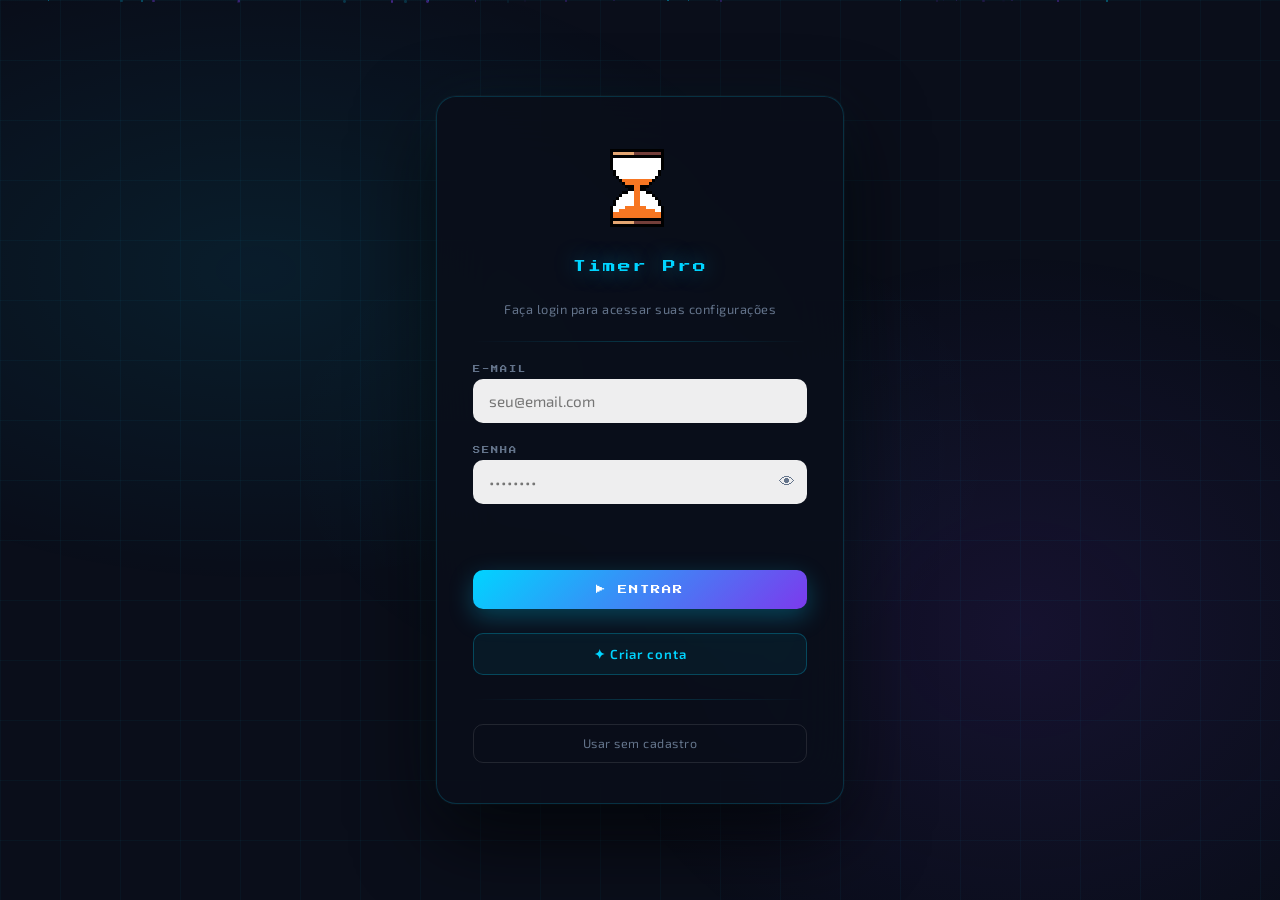
==== timer-frontend/index.html @ ded43c3a "Estrutura de pastas atualizada: pastas para frontend e backend" ====
<!DOCTYPE html>
<html lang="pt-BR">

<head>
    <meta charset="UTF-8">
    <script>
        // Se não houver token (login) E não for um convidado, manda para o login.html
        if (!localStorage.getItem('token') && !localStorage.getItem('guest')) {
            window.location.href = 'login.html';
        }
    </script>
    <meta name="viewport" content="width=device-width, initial-scale=1.0">
    <title>Timer Pro</title>
    <link rel="icon" type="image/png" href="logo.png">
    <link
        href="https://fonts.googleapis.com/css2?family=Rajdhani:wght@300;400;500;600;700&family=Share+Tech+Mono&family=Exo+2:wght@300;400;600;700&family=Press+Start+2P&display=swap"
        rel="stylesheet">
    <link rel="stylesheet" href="style.css">
</head>

<body>

    <!-- ══ NAVBAR ══ -->
    <nav>
        <div class="nav-brand">TIMER<span>PRO</span></div>
        <button class="nav-hamburger" onclick="toggleMenu()" aria-label="Menu">
            <span></span><span></span><span></span>
        </button>
        <div class="nav-tabs" id="navTabs">
            <button class="tab-btn active" data-mode="aula" onclick="setMode('aula')">Início da Aula</button>
            <button class="tab-btn" data-mode="atividade" onclick="setMode('atividade')">Atividade em Salas</button>
            <button class="tab-btn" data-mode="intervalo" onclick="setMode('intervalo')">Intervalo</button>
            <button class="tab-btn" data-mode="almoco" onclick="setMode('almoco')">Pausa Almoço</button>
        </div>
    </nav>

    <!-- ══ SCENE ══ -->
    <div class="scene">

        <!-- Background -->
        <div class="scene-bg bg-aula" id="sceneBg"></div>
        <div class="scene-overlay"></div>
        <div class="finish-overlay" id="finishOverlay"></div>

        <!-- Chamada Liberada Overlay -->
        <div class="chamada-overlay" id="chamadaOverlay">
            <div class="chamada-text">Chamada<br>Liberada</div>
            <div class="chamada-mini-timer" id="chamadaMiniTimer">00:00:00</div>
            <button class="chamada-fechar" onclick="fecharChamada()">✕ Fechar</button>
        </div>

        <!-- Timer panel (hidden on aula mode) -->
        <div class="timer-panel hidden" id="timerPanel">

            <!-- Config card -->
            <div class="config-card" id="configCard">
                <div class="config-title">Configurar Temporizador</div>

                <!-- Mode toggle -->
                <div class="mode-toggle">
                    <button class="mode-btn active" id="modeCron" onclick="selectTimerMode('cronometro')">⏱
                        Cronômetro</button>
                    <button class="mode-btn" id="modeHora" onclick="selectTimerMode('horario')">🕐 Horário
                        Final</button>
                </div>

                <!-- Inputs -->
                <div class="time-inputs">
                    <div class="time-input-group">
                        <label>Hora</label>
                        <select id="selH"></select>
                    </div>
                    <div class="time-sep">:</div>
                    <div class="time-input-group">
                        <label>Min</label>
                        <select id="selM"></select>
                    </div>
                    <div class="time-sep">:</div>
                    <div class="time-input-group">
                        <label>Seg</label>
                        <select id="selS"></select>
                    </div>
                </div>

                <button class="start-btn" id="startBtn" onclick="toggleTimer()">▶ INICIAR</button>
            </div>

            <!-- Clock -->
            <div class="clock-display" id="clockDisplay" style="display:none">
                <button class = "voltar-btn" onclick= "stopTimer()">❌ Parar</button>
                <div class="clock-ring">
                    <div class="clock-digits" id="clockDigits">00:00:00</div>
                </div>
                <div class="clock-label" id="clockLabel">CONTAGEM REGRESSIVA</div>
                <button class="chamada-btn" id="chamadaBtn" onclick="ativarChamada()">🔔 CHAMADA</button>
            </div>

        </div>

        <!-- Aula badge -->
        <div class="aula-badge" id="aulaBadge">INÍCIO DA AULA — EM ANDAMENTO</div>

    </div>

    <!-- Audio -->
    <audio id="alarmeAudio" preload="auto">
        <source src="alarme.mp3" type="audio/mpeg">
    </audio>

    <script src="script.js"></script>

</body>

</html>
---- timer-frontend/style.css ----
:root {
    --bg-dark: #0a0e1a;
    --panel: #111827;
    --panel-light: #1a2235;
    --border: rgba(255, 255, 255, 0.07);
    --accent: #00d4ff;
    --accent2: #7c3aed;
    --accent3: #f59e0b;
    --text: #e2e8f0;
    --text-muted: #64748b;
    --danger: #ef4444;
    --success: #10b981;
    --nav-h: 64px;
}

*,
*::before,
*::after {
    box-sizing: border-box;
    margin: 0;
    padding: 0;
}

body {
    font-family: 'Exo 2', sans-serif;
    background: var(--bg-dark);
    color: var(--text);
    min-height: 100vh;
    overflow-x: hidden;
}

/* ── NAVBAR ── */
nav {
    position: fixed;
    top: 0;
    left: 0;
    right: 0;
    height: var(--nav-h);
    background: rgba(10, 14, 26, 0.92);
    backdrop-filter: blur(18px);
    border-bottom: 1px solid var(--border);
    display: flex;
    align-items: center;
    justify-content: space-between;
    padding: 0 24px;
    z-index: 100;
}

.nav-brand {
    font-family: 'Rajdhani', sans-serif;
    font-size: 1.25rem;
    font-weight: 700;
    letter-spacing: 2px;
    text-transform: uppercase;
    color: var(--accent);
    white-space: nowrap;
}

.nav-brand span {
    color: var(--text-muted);
}

.nav-tabs {
    display: flex;
    gap: 6px;
    align-items: center;
}

.tab-btn {
    font-family: 'Exo 2', sans-serif;
    font-size: 0.78rem;
    font-weight: 600;
    letter-spacing: 1.5px;
    text-transform: uppercase;
    padding: 8px 16px;
    border: 1px solid transparent;
    background: transparent;
    color: var(--text-muted);
    border-radius: 6px;
    cursor: pointer;
    transition: all 0.25s ease;
    position: relative;
    white-space: nowrap;
}

.tab-btn:hover {
    color: var(--text);
    background: rgba(255, 255, 255, 0.05);
    border-color: var(--border);
}

.tab-btn.active {
    color: #fff;
    background: linear-gradient(135deg, rgba(0, 212, 255, 0.15), rgba(124, 58, 237, 0.15));
    border-color: rgba(0, 212, 255, 0.4);
    box-shadow: 0 0 16px rgba(0, 212, 255, 0.12), inset 0 0 8px rgba(0, 212, 255, 0.05);
}

.tab-btn.active::after {
    content: '';
    position: absolute;
    bottom: -1px;
    left: 20%;
    right: 20%;
    height: 2px;
    background: linear-gradient(90deg, transparent, var(--accent), transparent);
    border-radius: 2px;
}

/* ── SCENE ── */
.scene {
    position: fixed;
    inset: 0;
    top: var(--nav-h);
}

.scene-bg {
    position: absolute;
    inset: 0;
    background-size: 100% 100%;
    background-position: center;
    background-repeat: no-repeat;
    transition: background-image 0.8s ease, opacity 0.6s ease;
}

/* Placeholder backgrounds with gradients when images are missing */
.bg-aula {
    background-image: url('aula.gif');
}

.bg-atividade {
    background-image: url('https://timer-backend.carreira.group/v1/files/771609c0-7c68-48ff-87c9-8e61ebd6900d.jpeg');
}

.bg-intervalo {
    background-image: url('https://timer-backend.carreira.group/v1/files/771609c0-7c68-48ff-87c9-8e61ebd6900d.jpeg');
}

.bg-almoco {
    background-image: url('https://timer-backend.carreira.group/v1/files/771609c0-7c68-48ff-87c9-8e61ebd6900d.jpeg');
}

.scene-overlay {
    display: none;
}

/* ── TIMER PANEL ── */
.timer-panel {
    position: absolute;
    inset: 0;
    display: flex;
    flex-direction: column;
    align-items: flex-start;
    justify-content: center;
    padding-left: 5%;
    gap: 32px;
    transition: opacity 0.4s ease;
}

.timer-panel.hidden {
    opacity: 0;
    pointer-events: none;
}

/* Config card */
.config-card {
    background: rgba(10, 14, 26, 0.78);
    backdrop-filter: blur(24px);
    border: 1px solid rgba(0, 212, 255, 0.2);
    border-radius: 16px;
    padding: 28px 36px;
    display: flex;
    flex-direction: column;
    align-items: center;
    gap: 20px;
    min-width: 420px;
    box-shadow: 0 24px 64px rgba(0, 0, 0, 0.6), 0 0 40px rgba(0, 212, 255, 0.06);
}

.config-title {
    font-family: 'Rajdhani', sans-serif;
    font-size: 0.75rem;
    letter-spacing: 3px;
    text-transform: uppercase;
    color: var(--text-muted);
}

/* Mode toggle */
.mode-toggle {
    display: flex;
    background: rgba(255, 255, 255, 0.04);
    border: 1px solid var(--border);
    border-radius: 8px;
    padding: 3px;
    gap: 3px;
    width: 100%;
}

.mode-btn {
    flex: 1;
    font-family: 'Exo 2', sans-serif;
    font-size: 0.72rem;
    font-weight: 600;
    letter-spacing: 1.5px;
    text-transform: uppercase;
    padding: 8px 10px;
    border: none;
    background: transparent;
    color: var(--text-muted);
    border-radius: 6px;
    cursor: pointer;
    transition: all 0.2s ease;
}

.mode-btn.active {
    background: linear-gradient(135deg, rgba(0, 212, 255, 0.2), rgba(124, 58, 237, 0.2));
    color: var(--accent);
    box-shadow: 0 0 12px rgba(0, 212, 255, 0.1);
}

/* Time inputs */
.time-inputs {
    display: flex;
    align-items: center;
    gap: 8px;
}

.time-input-group {
    display: flex;
    flex-direction: column-reverse;
    align-items: center;
    gap: 6px;
}

.time-input-group label {
    font-size: 0.62rem;
    letter-spacing: 2px;
    text-transform: uppercase;
    color: var(--text-muted);
}

.time-input-group select {
    font-family: 'Share Tech Mono', monospace;
    font-size: 1.5rem;
    color: #111;
    background: rgba(255, 255, 255, 0.92);
    border: 1px solid rgba(0, 212, 255, 0.2);
    border-radius: 8px;
    padding: 8px 10px;
    width: 80px;
    text-align: center;
    cursor: pointer;
    outline: none;
    transition: border-color 0.2s ease, box-shadow 0.2s ease;
    -webkit-appearance: none;
    appearance: none;
}

.time-input-group select:focus {
    border-color: var(--accent);
    box-shadow: 0 0 0 3px rgba(0, 212, 255, 0.12);
}

.time-sep {
    font-family: 'Share Tech Mono', monospace;
    font-size: 1.8rem;
    color: var(--text-muted);
    padding-bottom: 14px;
}

/* Start button */
.start-btn {
    font-family: 'Rajdhani', sans-serif;
    font-size: 1rem;
    font-weight: 700;
    letter-spacing: 3px;
    text-transform: uppercase;
    padding: 14px 48px;
    border: none;
    border-radius: 10px;
    cursor: pointer;
    background: linear-gradient(135deg, var(--accent), var(--accent2));
    color: #fff;
    position: relative;
    overflow: hidden;
    transition: transform 0.15s ease, box-shadow 0.2s ease;
    box-shadow: 0 8px 24px rgba(0, 212, 255, 0.3);
    width: 100%;
}

.start-btn::before {
    content: '';
    position: absolute;
    inset: 0;
    background: linear-gradient(135deg, rgba(255, 255, 255, 0.15), transparent);
    opacity: 0;
    transition: opacity 0.2s ease;
}

.start-btn:hover {
    transform: translateY(-2px);
    box-shadow: 0 12px 32px rgba(0, 212, 255, 0.4);
}

.start-btn:hover::before {
    opacity: 1;
}

.start-btn:active {
    transform: translateY(0);
}

.start-btn.running {
    background: linear-gradient(135deg, #ef4444, #b91c1c);
    box-shadow: 0 8px 24px rgba(239, 68, 68, 0.35);
}

/* ── CLOCK DISPLAY ── */
.clock-display {
    position: relative;
    text-align: left;
}

.clock-label {
    font-family: 'Press Start 2P', monospace;
    font-size: clamp(0.7rem, 1.5vw, 1.1rem);
    font-weight: 400;
    letter-spacing: 3px;
    text-transform: uppercase;
    color: #ffffff;
    margin-top: 20px;
    text-align: center;
    text-shadow:
        1px 0 0 #000, -1px 0 0 #000,
        0 1px 0 #000, 0 -1px 0 #000,
        2px 0 0 #000, -2px 0 0 #000,
        0 2px 0 #000, 0 -2px 0 #000,
        2px 2px 0 #000, -2px 2px 0 #000,
        2px -2px 0 #000, -2px -2px 0 #000;
}

.clock-ring {
    position: relative;
    display: inline-block;
}

.clock-digits {
    font-family: 'Press Start 2P', monospace;
    font-size: clamp(2rem, 3.5vw, 3.5rem);
    font-weight: 400;
    color: #ffffff;
    line-height: 1;
    letter-spacing: 4px;
    text-shadow:
        1px 0 0 #000,
        -1px 0 0 #000,
        0 1px 0 #000,
        0 -1px 0 #000,
        2px 0 0 #000,
        -2px 0 0 #000,
        0 2px 0 #000,
        0 -2px 0 #000,
        3px 0 0 #000,
        -3px 0 0 #000,
        0 3px 0 #000,
        0 -3px 0 #000,
        2px 2px 0 #000,
        -2px 2px 0 #000,
        2px -2px 0 #000,
        -2px -2px 0 #000,
        3px 1px 0 #000,
        -3px 1px 0 #000,
        1px 3px 0 #000,
        -1px 3px 0 #000,
        3px -1px 0 #000,
        -3px -1px 0 #000,
        1px -3px 0 #000,
        -1px -3px 0 #000;
    transition: color 0.3s ease, text-shadow 0.3s ease;
    image-rendering: pixelated;
}

.clock-digits.alarm-flash {
    animation: flashRed 0.5s ease-in-out infinite;
}

@keyframes flashRed {

    0%,
    100% {
        color: #fff;
        text-shadow: 0 0 40px rgba(239, 68, 68, 0.8), 0 0 80px rgba(239, 68, 68, 0.4);
    }

    50% {
        color: var(--danger);
        text-shadow: 0 0 60px rgba(239, 68, 68, 1), 0 0 120px rgba(239, 68, 68, 0.6);
    }
}

/* Grid lines on BG */
.scene::before {
    content: '';
    position: absolute;
    inset: 0;
    background-image:
        linear-gradient(rgba(0, 212, 255, 0.03) 1px, transparent 1px),
        linear-gradient(90deg, rgba(0, 212, 255, 0.03) 1px, transparent 1px);
    background-size: 60px 60px;
    pointer-events: none;
    z-index: 1;
}

.scene-bg,
.scene-overlay,
.timer-panel {
    z-index: 2;
}

/* ── AULA MODE ── */
.aula-badge {
    position: absolute;
    bottom: 40px;
    left: 50%;
    transform: translateX(-50%);
    font-family: 'Rajdhani', sans-serif;
    font-size: 0.7rem;
    letter-spacing: 4px;
    text-transform: uppercase;
    color: rgba(255, 255, 255, 0.3);
    border: 1px solid rgba(255, 255, 255, 0.1);
    padding: 8px 24px;
    border-radius: 40px;
    backdrop-filter: blur(8px);
    background: rgba(0, 0, 0, 0.2);
}

/* ── HAMBURGER ── */
.nav-hamburger {
    display: none;
    flex-direction: column;
    gap: 5px;
    cursor: pointer;
    padding: 8px;
    border: none;
    background: transparent;
}

.nav-hamburger span {
    display: block;
    width: 22px;
    height: 2px;
    background: var(--text);
    border-radius: 2px;
    transition: all 0.3s ease;
}

/* Responsive */
@media (max-width: 700px) {
    .nav-tabs {
        display: none;
        flex-direction: column;
        position: fixed;
        top: var(--nav-h);
        left: 0;
        right: 0;
        background: rgba(10, 14, 26, 0.97);
        border-bottom: 1px solid var(--border);
        padding: 12px;
        gap: 4px;
        z-index: 99;
    }

    .nav-tabs.open {
        display: flex;
    }

    .tab-btn {
        text-align: center;
    }

    .nav-hamburger {
        display: flex;
    }

    .config-card {
        min-width: unset;
        width: calc(100vw - 32px);
        padding: 20px 16px;
    }

    .time-inputs {
        gap: 4px;
    }

    .time-input-group select {
        width: 64px;
        font-size: 1.2rem;
    }
}

@media (max-width: 400px) {
    .time-input-group select {
        width: 54px;
        font-size: 1rem;
        padding: 6px 6px;
    }
}

/* Pulse glow on end */
.scene-bg.pulse-on-end {
    animation: pulseRed 0.8s ease-in-out infinite;
}

@keyframes pulseRed {

    0%,
    100% {
        filter: brightness(1);
    }

    50% {
        filter: brightness(1.1) saturate(1.2) hue-rotate(-10deg);
    }
}

/* Finish overlay */
.finish-overlay {
    position: absolute;
    inset: 0;
    background: radial-gradient(ellipse at center, rgba(239, 68, 68, 0.15) 0%, transparent 70%);
    pointer-events: none;
    opacity: 0;
    transition: opacity 0.4s ease;
    z-index: 3;
}

.finish-overlay.active {
    opacity: 1;
}

/* ── BOTÃO CHAMADA ── */
.chamada-btn {
    font-family: 'Rajdhani', sans-serif;
    font-size: 1rem;
    font-weight: 700;
    letter-spacing: 3px;
    text-transform: uppercase;
    padding: 14px 32px;
    border: none;
    border-radius: 10px;
    cursor: pointer;
    background: linear-gradient(135deg, #f59e0b, #d97706);
    color: #fff;
    box-shadow: 0 8px 24px rgba(245, 158, 11, 0.4);
    transition: transform 0.15s ease, box-shadow 0.2s ease;
    display: none;
    margin-top: 12px;
}

.chamada-btn:hover {
    transform: translateY(-2px);
    box-shadow: 0 12px 32px rgba(245, 158, 11, 0.55);
}

.chamada-btn:active {
    transform: translateY(0);
}

.chamada-btn.visible {
    display: block;
}

/* ── CHAMADA LIBERADA OVERLAY ── */
.chamada-overlay {
    position: absolute;
    inset: 0;
    display: flex;
    flex-direction: column;
    align-items: center;
    justify-content: center;
    background: rgba(0, 0, 0, 0.55);
    backdrop-filter: blur(6px);
    z-index: 10;
    opacity: 0;
    pointer-events: none;
    transition: opacity 0.5s ease;
}

.chamada-overlay.active {
    opacity: 1;
    pointer-events: all;
}

.chamada-text {
    font-family: 'Press Start 2P', monospace;
    font-size: clamp(2rem, 6vw, 5rem);
    font-weight: 400;
    letter-spacing: 4px;
    text-transform: uppercase;
    color: #fff;
    text-align: center;
    line-height: 1.6;
    padding: 0 24px;
    text-shadow:
        1px 0 0 #000, -1px 0 0 #000,
        0 1px 0 #000, 0 -1px 0 #000,
        2px 0 0 #000, -2px 0 0 #000,
        0 2px 0 #000, 0 -2px 0 #000,
        3px 0 0 #000, -3px 0 0 #000,
        0 3px 0 #000, 0 -3px 0 #000,
        2px 2px 0 #000, -2px 2px 0 #000,
        2px -2px 0 #000, -2px -2px 0 #000,
        3px 1px 0 #000, -3px 1px 0 #000,
        1px 3px 0 #000, -1px 3px 0 #000,
        3px -1px 0 #000, -3px -1px 0 #000,
        1px -3px 0 #000, -1px -3px 0 #000;
    animation: chamadaPulse 2s ease-in-out infinite;
}

@keyframes chamadaPulse {

    0%,
    100% {
        text-shadow: 0 0 40px rgba(245, 158, 11, 0.9), 0 0 80px rgba(245, 158, 11, 0.5), 0 4px 24px rgba(0, 0, 0, 0.9);
    }

    50% {
        text-shadow: 0 0 70px rgba(245, 158, 11, 1), 0 0 140px rgba(245, 158, 11, 0.7), 0 4px 24px rgba(0, 0, 0, 0.9);
    }
}

/* Timer pequeno dentro do overlay de chamada */
.chamada-mini-timer {
    font-family: 'Press Start 2P', monospace;
    font-size: clamp(1rem, 2.5vw, 1.8rem);
    color: #fff;
    margin-top: 40px;
    letter-spacing: 3px;
    text-shadow:
        1px 0 0 #000, -1px 0 0 #000,
        0 1px 0 #000, 0 -1px 0 #000,
        2px 0 0 #000, -2px 0 0 #000,
        0 2px 0 #000, 0 -2px 0 #000,
        2px 2px 0 #000, -2px 2px 0 #000,
        2px -2px 0 #000, -2px -2px 0 #000;
}

.chamada-fechar {
    margin-top: 32px;
    font-family: 'Exo 2', sans-serif;
    font-size: 0.75rem;
    letter-spacing: 2px;
    text-transform: uppercase;
    color: rgba(255, 255, 255, 0.5);
    border: 1px solid rgba(255, 255, 255, 0.2);
    background: transparent;
    padding: 10px 28px;
    border-radius: 40px;
    cursor: pointer;
    transition: all 0.2s ease;
}

.chamada-fechar:hover {
    color: #fff;
    border-color: rgba(255, 255, 255, 0.5);
}

.voltar-btn {
    font-family: 'Exo 2', sans-serif;
    font-size: 0.75rem;
    letter-spacing: 2px;
    text-transform: uppercase;
    color: rgba(255, 100, 100, 0.8);
    border: 2px solid rgba(255, 100, 100, 0.8);
    background: transparent;
    padding: 10px  28px;
    border-radius: 10px;
    cursor: pointer;
    transition: all 0.2s ease;
    position: fixed;
    bottom: 24px;
    left: 50%;
    transform: translateX(-50%);
    z-index: 50;
}

.voltar-btn:hover{
    color:#ff6464;
    border-color: rgba(255, 100, 100, 0.8);
}
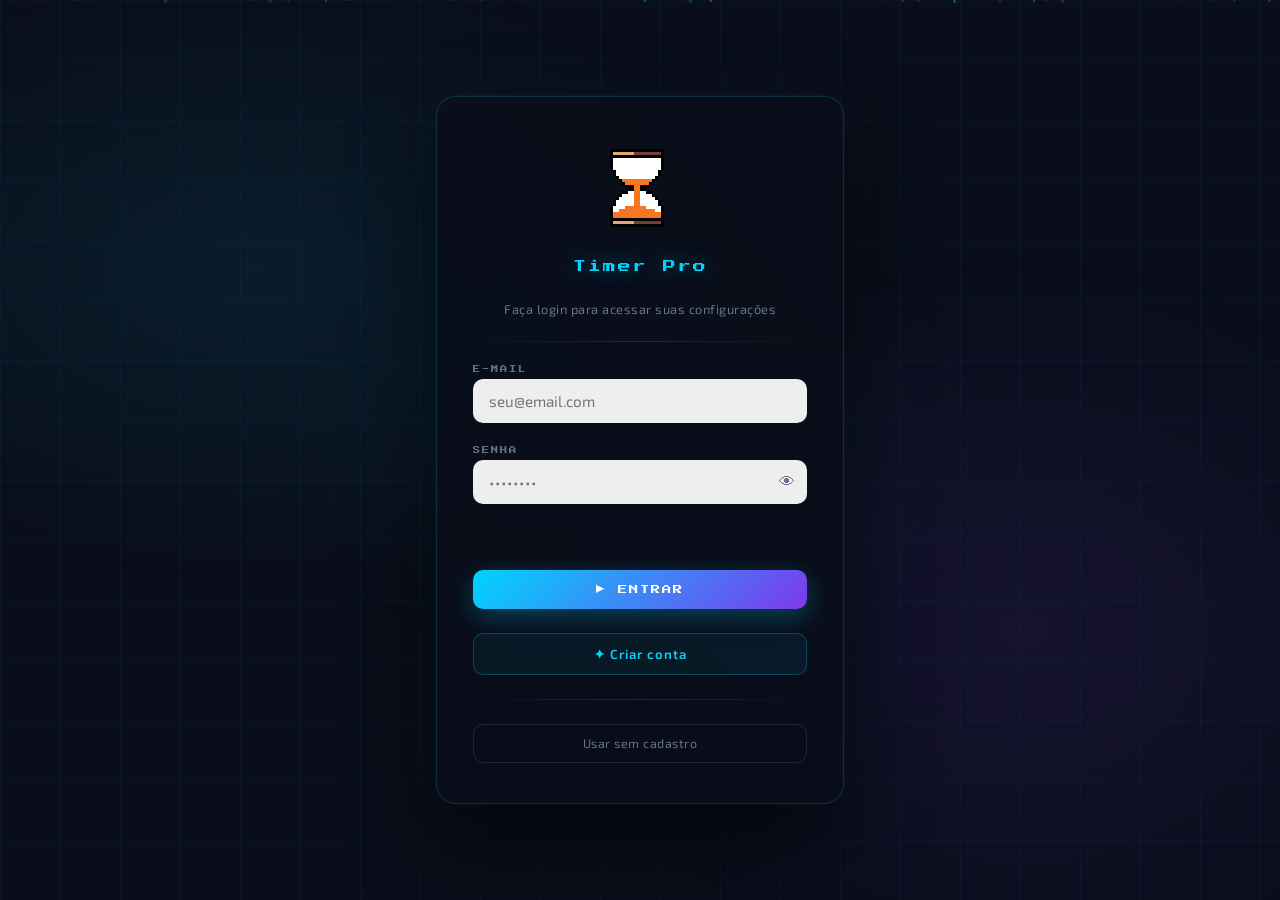
==== commit c269f720: "Adicionando aba para configurações e corrigindo bugs" ====
--- a/timer-frontend/index.html
+++ b/timer-frontend/index.html
@@ -3,112 +3,161 @@
 
 <head>
     <meta charset="UTF-8">
-    <script>
-        // Se não houver token (login) E não for um convidado, manda para o login.html
-        if (!localStorage.getItem('token') && !localStorage.getItem('guest')) {
-            window.location.href = 'login.html';
-        }
-    </script>
     <meta name="viewport" content="width=device-width, initial-scale=1.0">
     <title>Timer Pro</title>
-    <link rel="icon" type="image/png" href="logo.png">
+    <link rel="icon" type="image/png" sizes="32x32" href="logo.png">
+    <link rel="shortcut icon" href="logo.png">
+    <link rel="apple-touch-icon" href="logo.png">
     <link
         href="https://fonts.googleapis.com/css2?family=Rajdhani:wght@300;400;500;600;700&family=Share+Tech+Mono&family=Exo+2:wght@300;400;600;700&family=Press+Start+2P&display=swap"
         rel="stylesheet">
     <link rel="stylesheet" href="style.css">
+    <!-- Estilo dinâmico da imagem da aula (preenchido pelo auth.js) -->
+    <style id="dynamicAulaStyle"></style>
 </head>
 
 <body>
 
-    <!-- ══ NAVBAR ══ -->
-    <nav>
-        <div class="nav-brand">TIMER<span>PRO</span></div>
-        <button class="nav-hamburger" onclick="toggleMenu()" aria-label="Menu">
-            <span></span><span></span><span></span>
-        </button>
-        <div class="nav-tabs" id="navTabs">
-            <button class="tab-btn active" data-mode="aula" onclick="setMode('aula')">Início da Aula</button>
-            <button class="tab-btn" data-mode="atividade" onclick="setMode('atividade')">Atividade em Salas</button>
-            <button class="tab-btn" data-mode="intervalo" onclick="setMode('intervalo')">Intervalo</button>
-            <button class="tab-btn" data-mode="almoco" onclick="setMode('almoco')">Pausa Almoço</button>
-        </div>
-    </nav>
+    <!-- ══ TELA DE LOGIN / CADASTRO ══ -->
+    <div id="loginScreen">
 
-    <!-- ══ SCENE ══ -->
-    <div class="scene">
+        <!-- Background pixel art animado -->
+        <div class="login-bg"></div>
 
-        <!-- Background -->
-        <div class="scene-bg bg-aula" id="sceneBg"></div>
-        <div class="scene-overlay"></div>
-        <div class="finish-overlay" id="finishOverlay"></div>
+        <!-- Card central -->
+        <div class="login-card">
 
-        <!-- Chamada Liberada Overlay -->
-        <div class="chamada-overlay" id="chamadaOverlay">
-            <div class="chamada-text">Chamada<br>Liberada</div>
-            <div class="chamada-mini-timer" id="chamadaMiniTimer">00:00:00</div>
-            <button class="chamada-fechar" onclick="fecharChamada()">✕ Fechar</button>
-        </div>
+            <!-- Logo -->
+            <img src="logo.png" alt="Timer Pro" class="login-logo">
 
-        <!-- Timer panel (hidden on aula mode) -->
-        <div class="timer-panel hidden" id="timerPanel">
-
-            <!-- Config card -->
-            <div class="config-card" id="configCard">
-                <div class="config-title">Configurar Temporizador</div>
-
-                <!-- Mode toggle -->
-                <div class="mode-toggle">
-                    <button class="mode-btn active" id="modeCron" onclick="selectTimerMode('cronometro')">⏱
-                        Cronômetro</button>
-                    <button class="mode-btn" id="modeHora" onclick="selectTimerMode('horario')">🕐 Horário
-                        Final</button>
-                </div>
-
-                <!-- Inputs -->
-                <div class="time-inputs">
-                    <div class="time-input-group">
-                        <label>Hora</label>
-                        <select id="selH"></select>
-                    </div>
-                    <div class="time-sep">:</div>
-                    <div class="time-input-group">
-                        <label>Min</label>
-                        <select id="selM"></select>
-                    </div>
-                    <div class="time-sep">:</div>
-                    <div class="time-input-group">
-                        <label>Seg</label>
-                        <select id="selS"></select>
-                    </div>
-                </div>
-
-                <button class="start-btn" id="startBtn" onclick="toggleTimer()">▶ INICIAR</button>
+            <!-- Abas Login / Cadastro -->
+            <div class="login-tabs">
+                <button class="login-tab active" id="tabLoginBtn" onclick="switchTab('login')">Entrar</button>
+                <button class="login-tab" id="tabRegisterBtn" onclick="switchTab('register')">Cadastrar</button>
             </div>
 
-            <!-- Clock -->
-            <div class="clock-display" id="clockDisplay" style="display:none">
-                <button class = "voltar-btn" onclick= "stopTimer()">❌ Parar</button>
-                <div class="clock-ring">
-                    <div class="clock-digits" id="clockDigits">00:00:00</div>
+            <!-- ── Formulário Login ── -->
+            <div id="formLogin" class="login-form">
+                <div class="login-input-group">
+                    <label>E-mail</label>
+                    <input type="email" id="loginEmail" placeholder="seu@email.com">
                 </div>
-                <div class="clock-label" id="clockLabel">CONTAGEM REGRESSIVA</div>
-                <button class="chamada-btn" id="chamadaBtn" onclick="ativarChamada()">🔔 CHAMADA</button>
+                <div class="login-input-group">
+                    <label>Senha</label>
+                    <input type="password" id="loginPassword" placeholder="••••••">
+                </div>
+                <p class="login-error" id="loginError"></p>
+                <button class="login-btn" onclick="handleLogin()">▶ ENTRAR</button>
+                <button class="login-btn-ghost" onclick="entrarSemLogin()">Continuar sem login</button>
+            </div>
+
+            <!-- ── Formulário Cadastro ── -->
+            <div id="formRegister" class="login-form" style="display:none">
+                <div class="login-input-group">
+                    <label>Nome</label>
+                    <input type="text" id="registerName" placeholder="Seu nome">
+                </div>
+                <div class="login-input-group">
+                    <label>E-mail</label>
+                    <input type="email" id="registerEmail" placeholder="seu@email.com">
+                </div>
+                <div class="login-input-group">
+                    <label>Senha</label>
+                    <input type="password" id="registerPassword" placeholder="Mínimo 6 caracteres">
+                </div>
+                <p class="login-error" id="registerError"></p>
+                <button class="login-btn" onclick="handleRegister()">✔ CADASTRAR</button>
             </div>
 
         </div>
+    </div>
 
-        <!-- Aula badge -->
-        <div class="aula-badge" id="aulaBadge">INÍCIO DA AULA — EM ANDAMENTO</div>
+    <!-- ══ APP (visível após login) ══ -->
+    <div id="appScreen" style="display:none">
+
+        <!-- NAVBAR -->
+        <nav>
+            <div class="nav-brand">TIMER<span>PRO</span></div>
+            <button class="nav-hamburger" onclick="toggleMenu()" aria-label="Menu">
+                <span></span><span></span><span></span>
+            </button>
+            <div class="nav-tabs" id="navTabs">
+                <button class="tab-btn active" data-mode="aula" onclick="setMode('aula')">Início da Aula</button>
+                <button class="tab-btn" data-mode="atividade" onclick="setMode('atividade')">Atividade em Salas</button>
+                <button class="tab-btn" data-mode="intervalo" onclick="setMode('intervalo')">Intervalo</button>
+                <button class="tab-btn" data-mode="almoco" onclick="setMode('almoco')">Pausa Almoço</button>
+            </div>
+            <!-- Botão de configurações + logout (só para logados) -->
+            <div class="nav-actions" id="navActions" style="display:none">
+                <button class="nav-settings-btn" onclick="window.location.href='settings.html'"
+                    title="Configurações">⚙</button>
+                <button class="nav-logout-btn" onclick="doLogout()">Sair</button>
+            </div>
+        </nav>
+
+        <!-- SCENE -->
+        <div class="scene">
+            <div class="scene-bg bg-aula" id="sceneBg"></div>
+            <div class="scene-overlay"></div>
+            <div class="finish-overlay" id="finishOverlay"></div>
+
+            <!-- Chamada Liberada Overlay -->
+            <div class="chamada-overlay" id="chamadaOverlay">
+                <div class="chamada-text">Chamada<br>Liberada</div>
+                <div class="chamada-mini-timer" id="chamadaMiniTimer">00:00:00</div>
+                <button class="chamada-fechar" onclick="fecharChamada()">✕ Fechar</button>
+            </div>
+
+            <!-- Timer panel -->
+            <div class="timer-panel hidden" id="timerPanel">
+                <div class="config-card" id="configCard">
+                    <div class="config-title">Configurar Temporizador</div>
+                    <div class="mode-toggle">
+                        <button class="mode-btn active" id="modeCron" onclick="selectTimerMode('cronometro')">⏱
+                            Cronômetro</button>
+                        <button class="mode-btn" id="modeHora" onclick="selectTimerMode('horario')">🕐 Horário
+                            Final</button>
+                    </div>
+                    <div class="time-inputs">
+                        <div class="time-input-group">
+                            <label>Hora</label>
+                            <select id="selH"></select>
+                        </div>
+                        <div class="time-sep">:</div>
+                        <div class="time-input-group">
+                            <label>Min</label>
+                            <select id="selM"></select>
+                        </div>
+                        <div class="time-sep">:</div>
+                        <div class="time-input-group">
+                            <label>Seg</label>
+                            <select id="selS"></select>
+                        </div>
+                    </div>
+                    <button class="start-btn" id="startBtn" onclick="toggleTimer()">▶ INICIAR</button>
+                </div>
+
+                <div class="clock-display" id="clockDisplay" style="display:none">
+                    <div class="clock-ring">
+                        <div class="clock-digits" id="clockDigits">00:00:00</div>
+                    </div>
+                    <div class="clock-label" id="clockLabel">CONTAGEM REGRESSIVA</div>
+                    <button class="chamada-btn" id="chamadaBtn" onclick="ativarChamada()">🔔 CHAMADA</button>
+                </div>
+            </div>
+
+            <div class="aula-badge" id="aulaBadge">INÍCIO DA AULA — EM ANDAMENTO</div>
+        </div>
+
+        <!-- Audio -->
+        <audio id="alarmeAudio" preload="auto">
+            <source src="alarme.mp3" type="audio/mpeg">
+        </audio>
 
     </div>
 
-    <!-- Audio -->
-    <audio id="alarmeAudio" preload="auto">
-        <source src="alarme.mp3" type="audio/mpeg">
-    </audio>
-
+    <script src="auth.js"></script>
     <script src="script.js"></script>
-
 </body>
 
-</html>
+</html>
--- a/timer-frontend/style.css
+++ b/timer-frontend/style.css
@@ -125,7 +125,8 @@
 
 /* Placeholder backgrounds with gradients when images are missing */
 .bg-aula {
-    background-image: url('aula.gif');
+    background-image: none;
+    background-color: #0a0e1a;
 }
 
 .bg-atividade {
@@ -346,7 +347,7 @@
 
 .clock-digits {
     font-family: 'Press Start 2P', monospace;
-    font-size: clamp(2rem, 3.5vw, 3.5rem);
+    font-size: clamp(2rem, 5.5vw, 4.5rem);
     font-weight: 400;
     color: #ffffff;
     line-height: 1;
@@ -666,26 +667,231 @@
     border-color: rgba(255, 255, 255, 0.5);
 }
 
-.voltar-btn {
+/* ══════════════════════════════════════
+   LOGIN SCREEN
+══════════════════════════════════════ */
+#loginScreen {
+    position: fixed;
+    inset: 0;
+    display: flex;
+    align-items: center;
+    justify-content: center;
+    z-index: 999;
+    background: var(--bg-dark);
+}
+
+.login-bg {
+    position: absolute;
+    inset: 0;
+    background-image: url('aula.gif');
+    background-size: 100% 100%;
+    background-position: center;
+    filter: brightness(0.35);
+    z-index: 0;
+}
+
+.login-card {
+    position: relative;
+    z-index: 1;
+    background: rgba(10, 14, 26, 0.92);
+    backdrop-filter: blur(24px);
+    border: 1px solid rgba(0, 212, 255, 0.25);
+    border-radius: 20px;
+    padding: 36px 40px;
+    width: 100%;
+    max-width: 420px;
+    display: flex;
+    flex-direction: column;
+    align-items: center;
+    gap: 20px;
+    box-shadow: 0 32px 80px rgba(0, 0, 0, 0.7), 0 0 40px rgba(0, 212, 255, 0.08);
+}
+
+.login-logo {
+    width: 110px;
+    height: 110px;
+    object-fit: contain;
+    border-radius: 16px;
+}
+
+/* Abas login/cadastro */
+.login-tabs {
+    display: flex;
+    background: rgba(255, 255, 255, 0.04);
+    border: 1px solid var(--border);
+    border-radius: 8px;
+    padding: 3px;
+    gap: 3px;
+    width: 100%;
+}
+
+.login-tab {
+    flex: 1;
+    font-family: 'Press Start 2P', monospace;
+    font-size: 0.55rem;
+    letter-spacing: 1px;
+    padding: 10px 8px;
+    border: none;
+    background: transparent;
+    color: var(--text-muted);
+    border-radius: 6px;
+    cursor: pointer;
+    transition: all 0.2s ease;
+}
+
+.login-tab.active {
+    background: linear-gradient(135deg, rgba(0, 212, 255, 0.2), rgba(124, 58, 237, 0.2));
+    color: var(--accent);
+    box-shadow: 0 0 12px rgba(0, 212, 255, 0.1);
+}
+
+/* Formulário */
+.login-form {
+    width: 100%;
+    display: flex;
+    flex-direction: column;
+    gap: 14px;
+}
+
+.login-input-group {
+    display: flex;
+    flex-direction: column;
+    gap: 6px;
+}
+
+.login-input-group label {
+    font-family: 'Press Start 2P', monospace;
+    font-size: 0.5rem;
+    letter-spacing: 2px;
+    color: var(--text-muted);
+    text-transform: uppercase;
+}
+
+.login-input-group input {
     font-family: 'Exo 2', sans-serif;
-    font-size: 0.75rem;
+    font-size: 0.95rem;
+    color: #111;
+    background: rgba(255, 255, 255, 0.92);
+    border: 1px solid rgba(0, 212, 255, 0.2);
+    border-radius: 8px;
+    padding: 10px 14px;
+    outline: none;
+    transition: border-color 0.2s ease, box-shadow 0.2s ease;
+    width: 100%;
+}
+
+.login-input-group input:focus {
+    border-color: var(--accent);
+    box-shadow: 0 0 0 3px rgba(0, 212, 255, 0.12);
+}
+
+/* Botão principal */
+.login-btn {
+    font-family: 'Press Start 2P', monospace;
+    font-size: 0.6rem;
     letter-spacing: 2px;
-    text-transform: uppercase;
-    color: rgba(255, 100, 100, 0.8);
-    border: 2px solid rgba(255, 100, 100, 0.8);
+    padding: 14px;
+    border: none;
+    border-radius: 10px;
+    cursor: pointer;
+    background: linear-gradient(135deg, var(--accent), var(--accent2));
+    color: #fff;
+    width: 100%;
+    transition: transform 0.15s ease, box-shadow 0.2s ease;
+    box-shadow: 0 8px 24px rgba(0, 212, 255, 0.3);
+    margin-top: 4px;
+}
+
+.login-btn:hover {
+    transform: translateY(-2px);
+    box-shadow: 0 12px 32px rgba(0, 212, 255, 0.4);
+}
+
+/* Botão "continuar sem login" */
+.login-btn-ghost {
+    font-family: 'Exo 2', sans-serif;
+    font-size: 0.72rem;
+    letter-spacing: 1px;
+    padding: 10px;
+    border: 1px solid rgba(255, 255, 255, 0.15);
+    border-radius: 10px;
+    cursor: pointer;
     background: transparent;
-    padding: 10px  28px;
-    border-radius: 10px;
-    cursor: pointer;
+    color: var(--text-muted);
+    width: 100%;
     transition: all 0.2s ease;
-    position: fixed;
-    bottom: 24px;
-    left: 50%;
-    transform: translateX(-50%);
-    z-index: 50;
-}
-
-.voltar-btn:hover{
-    color:#ff6464;
-    border-color: rgba(255, 100, 100, 0.8);
-}
+}
+
+.login-btn-ghost:hover {
+    color: var(--text);
+    border-color: rgba(255, 255, 255, 0.35);
+}
+
+/* Mensagem de erro */
+.login-error {
+    font-family: 'Exo 2', sans-serif;
+    font-size: 0.78rem;
+    color: var(--danger);
+    min-height: 18px;
+    text-align: center;
+}
+
+/* ── NAV ACTIONS (upload + logout) ── */
+.nav-actions {
+    display: flex;
+    align-items: center;
+    gap: 8px;
+    margin-left: 12px;
+}
+
+.nav-settings-btn {
+    font-size: 1.2rem;
+    padding: 6px 10px;
+    border: 1px solid rgba(0, 212, 255, 0.25);
+    border-radius: 6px;
+    color: var(--accent);
+    background: rgba(0, 212, 255, 0.06);
+    cursor: pointer;
+    transition: all 0.2s ease;
+    line-height: 1;
+}
+
+.nav-settings-btn:hover {
+    background: rgba(0, 212, 255, 0.15);
+}
+
+.nav-logout-btn {
+    font-family: 'Exo 2', sans-serif;
+    font-size: 0.72rem;
+    font-weight: 600;
+    letter-spacing: 1px;
+    text-transform: uppercase;
+    padding: 7px 14px;
+    border: 1px solid rgba(239, 68, 68, 0.3);
+    border-radius: 6px;
+    color: var(--danger);
+    background: rgba(239, 68, 68, 0.07);
+    cursor: pointer;
+    transition: all 0.2s ease;
+    white-space: nowrap;
+}
+
+.nav-logout-btn:hover {
+    background: rgba(239, 68, 68, 0.15);
+}
+
+/* Esconde upload se não logado */
+.nav-actions.hidden {
+    display: none;
+}
+
+@media (max-width: 700px) {
+    .login-card {
+        max-width: calc(100vw - 32px);
+        padding: 28px 20px;
+    }
+
+    .nav-actions {
+        display: none;
+    }
+}
